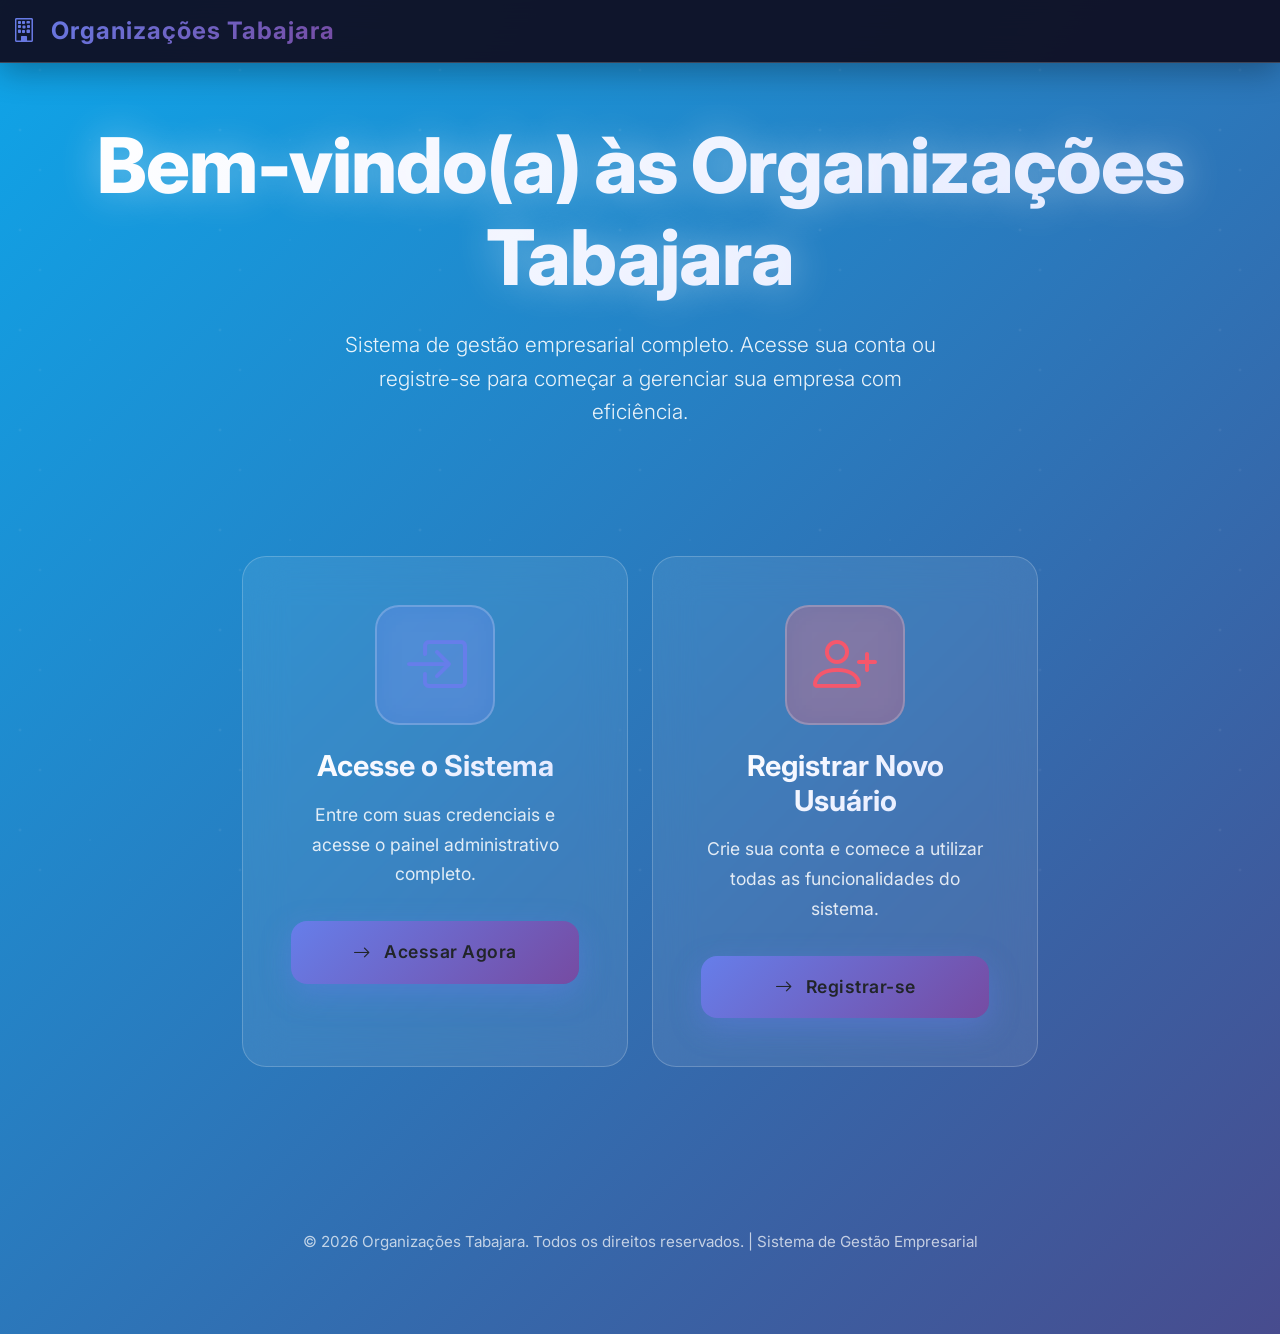
==== src/main/resources/templates/index.html @ c47a02e5 "07/04" ====
<!DOCTYPE html>
<html xmlns:th="http://www.thymeleaf.org">
<head>
    <meta charset="UTF-8">
    <meta name="viewport" content="width=device-width, initial-scale=1.0">
    <title>Organizações Tabajara - Sistema de Gestão</title>
    
    <!-- Bootstrap 5.3.2 -->
    <link href="https://cdn.jsdelivr.net/npm/bootstrap@5.3.2/dist/css/bootstrap.min.css" rel="stylesheet">
    <!-- Bootstrap Icons -->
    <link href="https://cdn.jsdelivr.net/npm/bootstrap-icons@1.11.1/font/bootstrap-icons.css" rel="stylesheet">
    <!-- Google Fonts -->
    <link href="https://fonts.googleapis.com/css2?family=Inter:wght@300;400;500;600;700&display=swap" rel="stylesheet">
    
    <style>
        /* MESMO CSS PREMIUM DO DASHBOARD */
        :root {
            --primary-gradient: linear-gradient(135deg, #667eea 0%, #764ba2 100%);
            --secondary-gradient: linear-gradient(135deg, #f093fb 0%, #f5576c 100%);
            --success-gradient: linear-gradient(135deg, #4facfe 0%, #00f2fe 100%);
            --warning-gradient: linear-gradient(135deg, #fa709a 0%, #fee140 100%);
            --dark-gradient: linear-gradient(135deg, #2c3e50 0%, #3498db 100%);
            --glass-bg: rgba(255, 255, 255, 0.1);
            --glass-border: rgba(255, 255, 255, 0.2);
        }

        * { margin: 0; padding: 0; box-sizing: border-box; }

        body {
            min-height: 100vh;
            font-family: 'Inter', sans-serif;
            color: #ffffff;
            overflow-x: hidden;
            background: linear-gradient(-45deg, #0f0f23, #1a1a2e, #16213e, #0f3460, #533a7c, #0ea5e9);
            background-size: 600% 600%;
            animation: gradientShift 15s ease infinite;
            position: relative;
        }

        body::before {
            content: '';
            position: fixed;
            top: 0;
            left: 0;
            width: 100%;
            height: 100%;
            background-image: 
                radial-gradient(2px 2px at 20px 30px, #eee, transparent),
                radial-gradient(2px 2px at 40px 70px, rgba(255,255,255,0.8), transparent),
                radial-gradient(1px 1px at 90px 40px, #fff, transparent),
                radial-gradient(1px 1px at 130px 80px, rgba(255,255,255,0.6), transparent);
            background-repeat: repeat;
            background-size: 200px 100px;
            animation: float 20s linear infinite;
            opacity: 0.1;
            z-index: 0;
        }

        @keyframes gradientShift {
            0% { background-position: 0% 50%; }
            25% { background-position: 100% 50%; }
            50% { background-position: 100% 100%; }
            75% { background-position: 0% 100%; }
            100% { background-position: 0% 50%; }
        }

        @keyframes float {
            0% { transform: translateY(0px) rotate(0deg); }
            100% { transform: translateY(-20px) rotate(360deg); }
        }

        .navbar {
            background: rgba(15, 15, 35, 0.95);
            backdrop-filter: blur(20px);
            border-bottom: 1px solid var(--glass-border);
            box-shadow: 0 8px 32px rgba(0,0,0,0.3);
        }

        .navbar-brand {
            font-weight: 700;
            font-size: 1.5rem;
            letter-spacing: 1px;
            background: var(--primary-gradient);
            -webkit-background-clip: text;
            -webkit-text-fill-color: transparent;
            background-clip: text;
        }

        .hero {
            text-align: center;
            padding: 120px 0 80px;
            position: relative;
            z-index: 1;
        }

        .hero h1 {
            font-size: clamp(3rem, 6vw, 5rem);
            font-weight: 800;
            background: linear-gradient(135deg, #ffffff 0%, #e0e7ff 100%);
            -webkit-background-clip: text;
            -webkit-text-fill-color: transparent;
            background-clip: text;
            margin-bottom: 1.5rem;
            text-shadow: 0 0 40px rgba(255,255,255,0.4);
            letter-spacing: -1px;
        }

        .hero p {
            font-size: 1.3rem;
            opacity: 0.9;
            font-weight: 300;
            max-width: 600px;
            margin: 0 auto 3rem;
            line-height: 1.6;
        }

        .landing-cards {
            padding: 0 20px 100px;
            position: relative;
            z-index: 1;
            max-width: 1000px;
            margin: 0 auto;
        }

        .card {
            background: rgba(255, 255, 255, 0.08);
            backdrop-filter: blur(20px);
            border: 1px solid var(--glass-border);
            border-radius: 24px;
            padding: 3rem;
            height: 100%;
            transition: all 0.4s cubic-bezier(0.175, 0.885, 0.32, 1.275);
            position: relative;
            overflow: hidden;
            text-align: center;
        }

        .card::before {
            content: '';
            position: absolute;
            top: 0;
            left: 0;
            right: 0;
            height: 4px;
            background: var(--primary-gradient);
            transform: scaleX(0);
            transition: transform 0.4s ease;
        }

        .card:hover {
            transform: translateY(-15px) scale(1.03);
            box-shadow: 0 30px 60px rgba(0,0,0,0.4);
            border-color: rgba(255,255,255,0.3);
        }

        .card:hover::before {
            transform: scaleX(1);
        }

        .card-icon {
            font-size: 4rem;
            width: 120px;
            height: 120px;
            border-radius: 24px;
            display: flex;
            align-items: center;
            justify-content: center;
            margin: 0 auto 1.5rem;
            background: var(--glass-bg);
            backdrop-filter: blur(15px);
            border: 2px solid var(--glass-border);
        }

        .card h3 {
            font-size: 1.8rem;
            font-weight: 700;
            margin-bottom: 1rem;
            background: linear-gradient(135deg, #ffffff 0%, #e0e7ff 100%);
            -webkit-background-clip: text;
            -webkit-text-fill-color: transparent;
            background-clip: text;
        }

        .card p {
            color: rgba(255, 255, 255, 0.85);
            line-height: 1.7;
            margin-bottom: 2rem;
            font-size: 1.1rem;
        }

        .btn-custom {
            background: var(--primary-gradient);
            border: none;
            border-radius: 16px;
            padding: 18px 40px;
            font-size: 1.1rem;
            font-weight: 600;
            letter-spacing: 0.5px;
            backdrop-filter: blur(20px);
            transition: all 0.3s ease;
            position: relative;
            overflow: hidden;
            box-shadow: 0 10px 30px rgba(102, 126, 234, 0.4);
        }

        .btn-custom:hover {
            transform: translateY(-3px);
            box-shadow: 0 20px 40px rgba(102, 126, 234, 0.6);
            color: #ffffff !important;
        }

        .card-login .card-icon { background: rgba(102, 126, 234, 0.3); color: #667eea; }
        .card-register .card-icon { background: rgba(245, 87, 108, 0.3); color: #f5576c; }

        .footer { 
            text-align: center; 
            padding: 4rem 20px; 
            opacity: 0.7; 
            font-size: 0.95rem; 
            position: relative; 
            z-index: 1; 
        }

        @media (max-width: 768px) {
            .hero { padding: 100px 0 60px; }
            .landing-cards { padding: 0 15px 80px; }
            .card { margin-bottom: 1.5rem; padding: 2.5rem 2rem; }
        }

        html { scroll-behavior: smooth; }

        .card { 
            animation: fadeInUp 0.8s ease forwards; 
            opacity: 0; 
            transform: translateY(40px); 
        }
        .card:nth-child(1) { animation-delay: 0.2s; }
        .card:nth-child(2) { animation-delay: 0.4s; }

        @keyframes fadeInUp { 
            to { opacity: 1; transform: translateY(0); } 
        }
    </style>
</head>
<body>

<nav class="navbar navbar-expand-lg navbar-dark fixed-top">
    <div class="container-fluid">
        <a class="navbar-brand" href="#">
            <i class="bi bi-building me-2"></i> Organizações Tabajara
        </a>
    </div>
</nav>

<section class="hero">
    <div class="container">
        <h1>Bem-vindo(a) às Organizações Tabajara</h1>
        <p>Sistema de gestão empresarial completo. Acesse sua conta ou registre-se para começar a gerenciar sua empresa com eficiência.</p>
    </div>
</section>

<div class="container landing-cards">
    <div class="row g-4 justify-content-center">

        <!-- ACESSAR SISTEMA -->
        <div class="col-md-6 col-lg-5">
            <div class="card card-login">
                <div class="card-icon">
                    <i class="bi bi-box-arrow-in-right"></i>
                </div>
                <h3>Acesse o Sistema</h3>
                <p>Entre com suas credenciais e acesse o painel administrativo completo.</p>
                <a th:href="@{/login}" class="btn btn-custom">
                    <i class="bi bi-arrow-right me-2"></i> Acessar Agora
                </a>
            </div>
        </div>

        <!-- REGISTRAR USUÁRIO -->
        <div class="col-md-6 col-lg-5">
            <div class="card card-register">
                <div class="card-icon">
                    <i class="bi bi-person-plus"></i>
                </div>
                <h3>Registrar Novo Usuário</h3>
                <p>Crie sua conta e comece a utilizar todas as funcionalidades do sistema.</p>
                <a th:href="@{/usuarios/criar}" class="btn btn-custom">
                    <i class="bi bi-arrow-right me-2"></i> Registrar-se
                </a>
            </div>
        </div>

    </div>
</div>

<footer class="footer">
    <div class="container">
        <p>&copy; 2026 Organizações Tabajara. Todos os direitos reservados. | Sistema de Gestão Empresarial</p>
    </div>
</footer>

<script src="https://cdn.jsdelivr.net/npm/bootstrap@5.3.2/dist/js/bootstrap.bundle.min.js"></script>
<script>
window.addEventListener('scroll', () => {
    const navbar = document.querySelector('.navbar');
    navbar.style.background = window.scrollY > 50 ? 'rgba(15,15,35,0.98)' : 'rgba(15,15,35,0.95)';
});
</script>

</body>
</html>
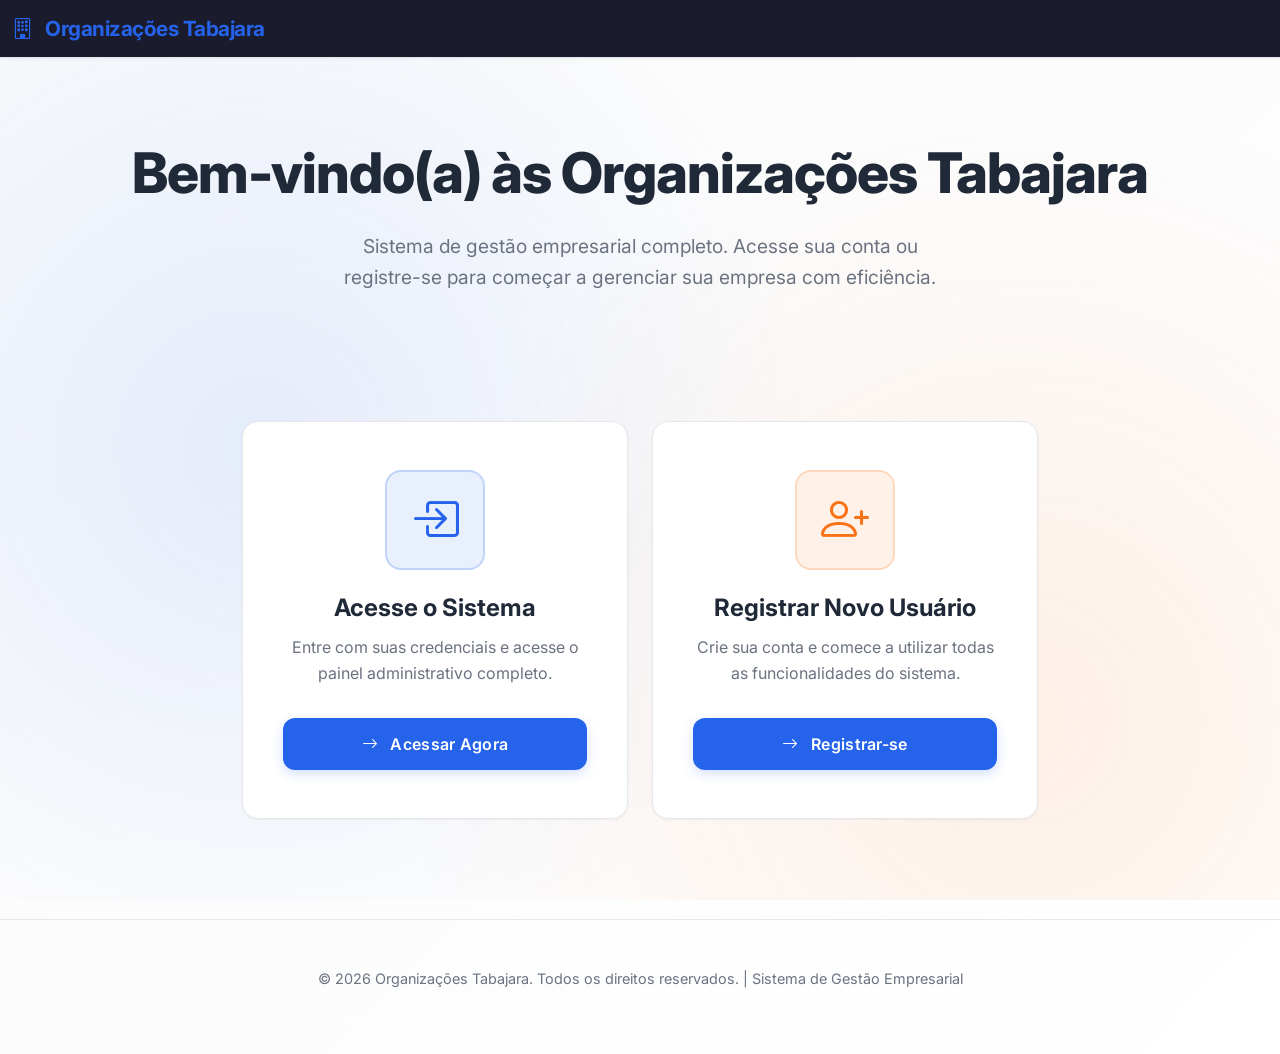
==== commit fe773fb4: "13/04" ====
--- a/src/main/resources/templates/index.html
+++ b/src/main/resources/templates/index.html
@@ -13,27 +13,27 @@
     <link href="https://fonts.googleapis.com/css2?family=Inter:wght@300;400;500;600;700&display=swap" rel="stylesheet">
     
     <style>
-        /* MESMO CSS PREMIUM DO DASHBOARD */
+        /* NOVO DESIGN MODERNO E MINIMALISTA */
         :root {
-            --primary-gradient: linear-gradient(135deg, #667eea 0%, #764ba2 100%);
-            --secondary-gradient: linear-gradient(135deg, #f093fb 0%, #f5576c 100%);
-            --success-gradient: linear-gradient(135deg, #4facfe 0%, #00f2fe 100%);
-            --warning-gradient: linear-gradient(135deg, #fa709a 0%, #fee140 100%);
-            --dark-gradient: linear-gradient(135deg, #2c3e50 0%, #3498db 100%);
-            --glass-bg: rgba(255, 255, 255, 0.1);
-            --glass-border: rgba(255, 255, 255, 0.2);
+            --primary-color: #2563eb;
+            --primary-dark: #1e40af;
+            --secondary-color: #f97316;
+            --success-color: #10b981;
+            --light-bg: #f9fafb;
+            --card-bg: #ffffff;
+            --text-dark: #1f2937;
+            --text-light: #6b7280;
+            --border-color: #e5e7eb;
         }
 
         * { margin: 0; padding: 0; box-sizing: border-box; }
 
         body {
             min-height: 100vh;
-            font-family: 'Inter', sans-serif;
-            color: #ffffff;
+            font-family: 'Inter', -apple-system, BlinkMacSystemFont, 'Segoe UI', sans-serif;
+            color: var(--text-dark);
             overflow-x: hidden;
-            background: linear-gradient(-45deg, #0f0f23, #1a1a2e, #16213e, #0f3460, #533a7c, #0ea5e9);
-            background-size: 600% 600%;
-            animation: gradientShift 15s ease infinite;
+            background: linear-gradient(135deg, var(--light-bg) 0%, #ffffff 100%);
             position: relative;
         }
 
@@ -45,70 +45,50 @@
             width: 100%;
             height: 100%;
             background-image: 
-                radial-gradient(2px 2px at 20px 30px, #eee, transparent),
-                radial-gradient(2px 2px at 40px 70px, rgba(255,255,255,0.8), transparent),
-                radial-gradient(1px 1px at 90px 40px, #fff, transparent),
-                radial-gradient(1px 1px at 130px 80px, rgba(255,255,255,0.6), transparent);
-            background-repeat: repeat;
-            background-size: 200px 100px;
-            animation: float 20s linear infinite;
-            opacity: 0.1;
+                radial-gradient(circle at 20% 50%, rgba(37, 99, 235, 0.1) 0%, transparent 50%),
+                radial-gradient(circle at 80% 80%, rgba(249, 115, 22, 0.1) 0%, transparent 50%);
             z-index: 0;
-        }
-
-        @keyframes gradientShift {
-            0% { background-position: 0% 50%; }
-            25% { background-position: 100% 50%; }
-            50% { background-position: 100% 100%; }
-            75% { background-position: 0% 100%; }
-            100% { background-position: 0% 50%; }
-        }
-
-        @keyframes float {
-            0% { transform: translateY(0px) rotate(0deg); }
-            100% { transform: translateY(-20px) rotate(360deg); }
+            pointer-events: none;
         }
 
         .navbar {
-            background: rgba(15, 15, 35, 0.95);
-            backdrop-filter: blur(20px);
-            border-bottom: 1px solid var(--glass-border);
-            box-shadow: 0 8px 32px rgba(0,0,0,0.3);
+            background: var(--card-bg);
+            border-bottom: 1px solid var(--border-color);
+            box-shadow: 0 1px 3px rgba(0,0,0,0.05);
+            position: fixed;
+            top: 0;
+            left: 0;
+            right: 0;
+            z-index: 1030;
         }
 
         .navbar-brand {
             font-weight: 700;
-            font-size: 1.5rem;
-            letter-spacing: 1px;
-            background: var(--primary-gradient);
-            -webkit-background-clip: text;
-            -webkit-text-fill-color: transparent;
-            background-clip: text;
+            font-size: 1.3rem;
+            letter-spacing: -0.5px;
+            color: var(--primary-color) !important;
         }
 
         .hero {
             text-align: center;
-            padding: 120px 0 80px;
+            padding: 140px 20px 80px;
             position: relative;
             z-index: 1;
         }
 
         .hero h1 {
-            font-size: clamp(3rem, 6vw, 5rem);
+            font-size: clamp(2.5rem, 5vw, 3.5rem);
             font-weight: 800;
-            background: linear-gradient(135deg, #ffffff 0%, #e0e7ff 100%);
-            -webkit-background-clip: text;
-            -webkit-text-fill-color: transparent;
-            background-clip: text;
+            color: var(--text-dark);
             margin-bottom: 1.5rem;
-            text-shadow: 0 0 40px rgba(255,255,255,0.4);
             letter-spacing: -1px;
+            line-height: 1.2;
         }
 
         .hero p {
-            font-size: 1.3rem;
-            opacity: 0.9;
-            font-weight: 300;
+            font-size: 1.2rem;
+            color: var(--text-light);
+            font-weight: 400;
             max-width: 600px;
             margin: 0 auto 3rem;
             line-height: 1.6;
@@ -123,16 +103,16 @@
         }
 
         .card {
-            background: rgba(255, 255, 255, 0.08);
-            backdrop-filter: blur(20px);
-            border: 1px solid var(--glass-border);
-            border-radius: 24px;
-            padding: 3rem;
+            background: var(--card-bg);
+            border: 1px solid var(--border-color);
+            border-radius: 16px;
+            padding: 3rem 2.5rem;
             height: 100%;
-            transition: all 0.4s cubic-bezier(0.175, 0.885, 0.32, 1.275);
+            transition: all 0.3s ease;
             position: relative;
             overflow: hidden;
             text-align: center;
+            box-shadow: 0 1px 3px rgba(0,0,0,0.05);
         }
 
         .card::before {
@@ -142,15 +122,16 @@
             left: 0;
             right: 0;
             height: 4px;
-            background: var(--primary-gradient);
+            background: var(--primary-color);
             transform: scaleX(0);
-            transition: transform 0.4s ease;
+            transition: transform 0.3s ease;
+            transform-origin: left;
         }
 
         .card:hover {
-            transform: translateY(-15px) scale(1.03);
-            box-shadow: 0 30px 60px rgba(0,0,0,0.4);
-            border-color: rgba(255,255,255,0.3);
+            transform: translateY(-8px);
+            box-shadow: 0 12px 24px rgba(0,0,0,0.08);
+            border-color: var(--primary-color);
         }
 
         .card:hover::before {
@@ -158,84 +139,108 @@
         }
 
         .card-icon {
-            font-size: 4rem;
-            width: 120px;
-            height: 120px;
-            border-radius: 24px;
+            font-size: 3rem;
+            width: 100px;
+            height: 100px;
+            border-radius: 16px;
             display: flex;
             align-items: center;
             justify-content: center;
             margin: 0 auto 1.5rem;
-            background: var(--glass-bg);
-            backdrop-filter: blur(15px);
-            border: 2px solid var(--glass-border);
+            border: 2px solid var(--border-color);
+            transition: all 0.3s ease;
         }
 
         .card h3 {
-            font-size: 1.8rem;
+            font-size: 1.5rem;
             font-weight: 700;
-            margin-bottom: 1rem;
-            background: linear-gradient(135deg, #ffffff 0%, #e0e7ff 100%);
-            -webkit-background-clip: text;
-            -webkit-text-fill-color: transparent;
-            background-clip: text;
+            margin-bottom: 0.8rem;
+            color: var(--text-dark);
         }
 
         .card p {
-            color: rgba(255, 255, 255, 0.85);
-            line-height: 1.7;
+            color: var(--text-light);
+            line-height: 1.6;
             margin-bottom: 2rem;
-            font-size: 1.1rem;
+            font-size: 1rem;
         }
 
         .btn-custom {
-            background: var(--primary-gradient);
+            background: var(--primary-color);
+            color: white;
             border: none;
-            border-radius: 16px;
-            padding: 18px 40px;
-            font-size: 1.1rem;
+            border-radius: 12px;
+            padding: 14px 32px;
+            font-size: 1rem;
             font-weight: 600;
-            letter-spacing: 0.5px;
-            backdrop-filter: blur(20px);
+            letter-spacing: 0.3px;
             transition: all 0.3s ease;
             position: relative;
             overflow: hidden;
-            box-shadow: 0 10px 30px rgba(102, 126, 234, 0.4);
+            box-shadow: 0 4px 12px rgba(37, 99, 235, 0.2);
+            display: inline-block;
+            text-decoration: none;
         }
 
         .btn-custom:hover {
-            transform: translateY(-3px);
-            box-shadow: 0 20px 40px rgba(102, 126, 234, 0.6);
-            color: #ffffff !important;
-        }
-
-        .card-login .card-icon { background: rgba(102, 126, 234, 0.3); color: #667eea; }
-        .card-register .card-icon { background: rgba(245, 87, 108, 0.3); color: #f5576c; }
+            background: var(--primary-dark);
+            transform: translateY(-2px);
+            box-shadow: 0 8px 20px rgba(37, 99, 235, 0.3);
+            color: white !important;
+        }
+
+        .btn-custom:active {
+            transform: translateY(0);
+        }
+
+        .card-login .card-icon { 
+            background: rgba(37, 99, 235, 0.1); 
+            color: var(--primary-color);
+            border-color: rgba(37, 99, 235, 0.2);
+        }
+
+        .card-login:hover .card-icon {
+            background: rgba(37, 99, 235, 0.15);
+            border-color: var(--primary-color);
+        }
+
+        .card-register .card-icon { 
+            background: rgba(249, 115, 22, 0.1); 
+            color: var(--secondary-color);
+            border-color: rgba(249, 115, 22, 0.2);
+        }
+
+        .card-register:hover .card-icon {
+            background: rgba(249, 115, 22, 0.15);
+            border-color: var(--secondary-color);
+        }
 
         .footer { 
             text-align: center; 
-            padding: 4rem 20px; 
-            opacity: 0.7; 
-            font-size: 0.95rem; 
+            padding: 3rem 20px; 
+            color: var(--text-light); 
+            font-size: 0.9rem; 
             position: relative; 
-            z-index: 1; 
+            z-index: 1;
+            border-top: 1px solid var(--border-color);
         }
 
         @media (max-width: 768px) {
-            .hero { padding: 100px 0 60px; }
+            .hero { padding: 120px 20px 60px; }
+            .hero h1 { font-size: 2rem; }
             .landing-cards { padding: 0 15px 80px; }
-            .card { margin-bottom: 1.5rem; padding: 2.5rem 2rem; }
+            .card { margin-bottom: 1.5rem; padding: 2rem 1.5rem; }
         }
 
         html { scroll-behavior: smooth; }
 
         .card { 
-            animation: fadeInUp 0.8s ease forwards; 
+            animation: fadeInUp 0.6s ease forwards; 
             opacity: 0; 
-            transform: translateY(40px); 
-        }
-        .card:nth-child(1) { animation-delay: 0.2s; }
-        .card:nth-child(2) { animation-delay: 0.4s; }
+            transform: translateY(30px); 
+        }
+        .card:nth-child(1) { animation-delay: 0.1s; }
+        .card:nth-child(2) { animation-delay: 0.2s; }
 
         @keyframes fadeInUp { 
             to { opacity: 1; transform: translateY(0); } 
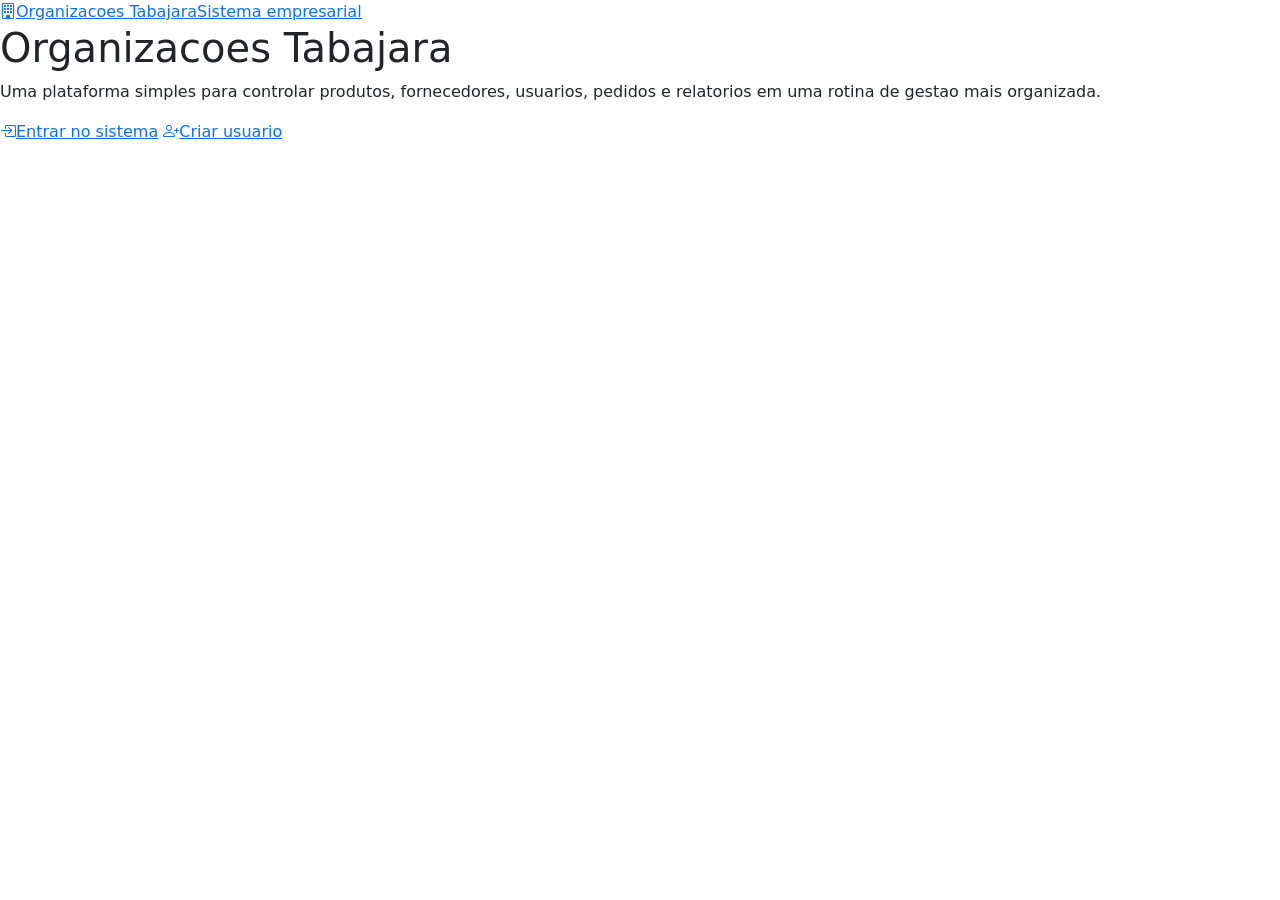
==== commit 8cfcda91: "23/06 (final)" ====
--- a/src/main/resources/templates/index.html
+++ b/src/main/resources/templates/index.html
@@ -1,316 +1,28 @@
 <!DOCTYPE html>
-<html xmlns:th="http://www.thymeleaf.org">
+<html lang="pt-br" xmlns:th="http://www.thymeleaf.org">
 <head>
     <meta charset="UTF-8">
     <meta name="viewport" content="width=device-width, initial-scale=1.0">
-    <title>Organizações Tabajara - Sistema de Gestão</title>
-    
-    <!-- Bootstrap 5.3.2 -->
+    <title>Organizacoes Tabajara - Sistema de Gestao</title>
     <link href="https://cdn.jsdelivr.net/npm/bootstrap@5.3.2/dist/css/bootstrap.min.css" rel="stylesheet">
-    <!-- Bootstrap Icons -->
     <link href="https://cdn.jsdelivr.net/npm/bootstrap-icons@1.11.1/font/bootstrap-icons.css" rel="stylesheet">
-    <!-- Google Fonts -->
-    <link href="https://fonts.googleapis.com/css2?family=Inter:wght@300;400;500;600;700&display=swap" rel="stylesheet">
-    
-    <style>
-        /* NOVO DESIGN MODERNO E MINIMALISTA */
-        :root {
-            --primary-color: #2563eb;
-            --primary-dark: #1e40af;
-            --secondary-color: #f97316;
-            --success-color: #10b981;
-            --light-bg: #f9fafb;
-            --card-bg: #ffffff;
-            --text-dark: #1f2937;
-            --text-light: #6b7280;
-            --border-color: #e5e7eb;
-        }
-
-        * { margin: 0; padding: 0; box-sizing: border-box; }
-
-        body {
-            min-height: 100vh;
-            font-family: 'Inter', -apple-system, BlinkMacSystemFont, 'Segoe UI', sans-serif;
-            color: var(--text-dark);
-            overflow-x: hidden;
-            background: linear-gradient(135deg, var(--light-bg) 0%, #ffffff 100%);
-            position: relative;
-        }
-
-        body::before {
-            content: '';
-            position: fixed;
-            top: 0;
-            left: 0;
-            width: 100%;
-            height: 100%;
-            background-image: 
-                radial-gradient(circle at 20% 50%, rgba(37, 99, 235, 0.1) 0%, transparent 50%),
-                radial-gradient(circle at 80% 80%, rgba(249, 115, 22, 0.1) 0%, transparent 50%);
-            z-index: 0;
-            pointer-events: none;
-        }
-
-        .navbar {
-            background: var(--card-bg);
-            border-bottom: 1px solid var(--border-color);
-            box-shadow: 0 1px 3px rgba(0,0,0,0.05);
-            position: fixed;
-            top: 0;
-            left: 0;
-            right: 0;
-            z-index: 1030;
-        }
-
-        .navbar-brand {
-            font-weight: 700;
-            font-size: 1.3rem;
-            letter-spacing: -0.5px;
-            color: var(--primary-color) !important;
-        }
-
-        .hero {
-            text-align: center;
-            padding: 140px 20px 80px;
-            position: relative;
-            z-index: 1;
-        }
-
-        .hero h1 {
-            font-size: clamp(2.5rem, 5vw, 3.5rem);
-            font-weight: 800;
-            color: var(--text-dark);
-            margin-bottom: 1.5rem;
-            letter-spacing: -1px;
-            line-height: 1.2;
-        }
-
-        .hero p {
-            font-size: 1.2rem;
-            color: var(--text-light);
-            font-weight: 400;
-            max-width: 600px;
-            margin: 0 auto 3rem;
-            line-height: 1.6;
-        }
-
-        .landing-cards {
-            padding: 0 20px 100px;
-            position: relative;
-            z-index: 1;
-            max-width: 1000px;
-            margin: 0 auto;
-        }
-
-        .card {
-            background: var(--card-bg);
-            border: 1px solid var(--border-color);
-            border-radius: 16px;
-            padding: 3rem 2.5rem;
-            height: 100%;
-            transition: all 0.3s ease;
-            position: relative;
-            overflow: hidden;
-            text-align: center;
-            box-shadow: 0 1px 3px rgba(0,0,0,0.05);
-        }
-
-        .card::before {
-            content: '';
-            position: absolute;
-            top: 0;
-            left: 0;
-            right: 0;
-            height: 4px;
-            background: var(--primary-color);
-            transform: scaleX(0);
-            transition: transform 0.3s ease;
-            transform-origin: left;
-        }
-
-        .card:hover {
-            transform: translateY(-8px);
-            box-shadow: 0 12px 24px rgba(0,0,0,0.08);
-            border-color: var(--primary-color);
-        }
-
-        .card:hover::before {
-            transform: scaleX(1);
-        }
-
-        .card-icon {
-            font-size: 3rem;
-            width: 100px;
-            height: 100px;
-            border-radius: 16px;
-            display: flex;
-            align-items: center;
-            justify-content: center;
-            margin: 0 auto 1.5rem;
-            border: 2px solid var(--border-color);
-            transition: all 0.3s ease;
-        }
-
-        .card h3 {
-            font-size: 1.5rem;
-            font-weight: 700;
-            margin-bottom: 0.8rem;
-            color: var(--text-dark);
-        }
-
-        .card p {
-            color: var(--text-light);
-            line-height: 1.6;
-            margin-bottom: 2rem;
-            font-size: 1rem;
-        }
-
-        .btn-custom {
-            background: var(--primary-color);
-            color: white;
-            border: none;
-            border-radius: 12px;
-            padding: 14px 32px;
-            font-size: 1rem;
-            font-weight: 600;
-            letter-spacing: 0.3px;
-            transition: all 0.3s ease;
-            position: relative;
-            overflow: hidden;
-            box-shadow: 0 4px 12px rgba(37, 99, 235, 0.2);
-            display: inline-block;
-            text-decoration: none;
-        }
-
-        .btn-custom:hover {
-            background: var(--primary-dark);
-            transform: translateY(-2px);
-            box-shadow: 0 8px 20px rgba(37, 99, 235, 0.3);
-            color: white !important;
-        }
-
-        .btn-custom:active {
-            transform: translateY(0);
-        }
-
-        .card-login .card-icon { 
-            background: rgba(37, 99, 235, 0.1); 
-            color: var(--primary-color);
-            border-color: rgba(37, 99, 235, 0.2);
-        }
-
-        .card-login:hover .card-icon {
-            background: rgba(37, 99, 235, 0.15);
-            border-color: var(--primary-color);
-        }
-
-        .card-register .card-icon { 
-            background: rgba(249, 115, 22, 0.1); 
-            color: var(--secondary-color);
-            border-color: rgba(249, 115, 22, 0.2);
-        }
-
-        .card-register:hover .card-icon {
-            background: rgba(249, 115, 22, 0.15);
-            border-color: var(--secondary-color);
-        }
-
-        .footer { 
-            text-align: center; 
-            padding: 3rem 20px; 
-            color: var(--text-light); 
-            font-size: 0.9rem; 
-            position: relative; 
-            z-index: 1;
-            border-top: 1px solid var(--border-color);
-        }
-
-        @media (max-width: 768px) {
-            .hero { padding: 120px 20px 60px; }
-            .hero h1 { font-size: 2rem; }
-            .landing-cards { padding: 0 15px 80px; }
-            .card { margin-bottom: 1.5rem; padding: 2rem 1.5rem; }
-        }
-
-        html { scroll-behavior: smooth; }
-
-        .card { 
-            animation: fadeInUp 0.6s ease forwards; 
-            opacity: 0; 
-            transform: translateY(30px); 
-        }
-        .card:nth-child(1) { animation-delay: 0.1s; }
-        .card:nth-child(2) { animation-delay: 0.2s; }
-
-        @keyframes fadeInUp { 
-            to { opacity: 1; transform: translateY(0); } 
-        }
-    </style>
+    <link href="https://fonts.googleapis.com/css2?family=Inter:wght@400;500;600;700;800;900&display=swap" rel="stylesheet">
+    <link th:href="@{/css/tabajara.css}" rel="stylesheet">
 </head>
 <body>
-
-<nav class="navbar navbar-expand-lg navbar-dark fixed-top">
-    <div class="container-fluid">
-        <a class="navbar-brand" href="#">
-            <i class="bi bi-building me-2"></i> Organizações Tabajara
+<main class="public-hero">
+    <div class="public-content">
+        <a class="brand d-inline-flex border-0 p-0" th:href="@{/}">
+            <span class="brand-mark"><i class="bi bi-building"></i></span>
+            <span><span class="brand-name">Organizacoes Tabajara</span><span class="brand-subtitle">Sistema empresarial</span></span>
         </a>
+        <h1>Organizacoes Tabajara</h1>
+        <p>Uma plataforma simples para controlar produtos, fornecedores, usuarios, pedidos e relatorios em uma rotina de gestao mais organizada.</p>
+        <div class="public-actions">
+            <a class="action-button primary" th:href="@{/login}"><i class="bi bi-box-arrow-in-right"></i>Entrar no sistema</a>
+            <a class="action-button" th:href="@{/usuarios/criar}"><i class="bi bi-person-plus"></i>Criar usuario</a>
+        </div>
     </div>
-</nav>
-
-<section class="hero">
-    <div class="container">
-        <h1>Bem-vindo(a) às Organizações Tabajara</h1>
-        <p>Sistema de gestão empresarial completo. Acesse sua conta ou registre-se para começar a gerenciar sua empresa com eficiência.</p>
-    </div>
-</section>
-
-<div class="container landing-cards">
-    <div class="row g-4 justify-content-center">
-
-        <!-- ACESSAR SISTEMA -->
-        <div class="col-md-6 col-lg-5">
-            <div class="card card-login">
-                <div class="card-icon">
-                    <i class="bi bi-box-arrow-in-right"></i>
-                </div>
-                <h3>Acesse o Sistema</h3>
-                <p>Entre com suas credenciais e acesse o painel administrativo completo.</p>
-                <a th:href="@{/login}" class="btn btn-custom">
-                    <i class="bi bi-arrow-right me-2"></i> Acessar Agora
-                </a>
-            </div>
-        </div>
-
-        <!-- REGISTRAR USUÁRIO -->
-        <div class="col-md-6 col-lg-5">
-            <div class="card card-register">
-                <div class="card-icon">
-                    <i class="bi bi-person-plus"></i>
-                </div>
-                <h3>Registrar Novo Usuário</h3>
-                <p>Crie sua conta e comece a utilizar todas as funcionalidades do sistema.</p>
-                <a th:href="@{/usuarios/criar}" class="btn btn-custom">
-                    <i class="bi bi-arrow-right me-2"></i> Registrar-se
-                </a>
-            </div>
-        </div>
-
-    </div>
-</div>
-
-<footer class="footer">
-    <div class="container">
-        <p>&copy; 2026 Organizações Tabajara. Todos os direitos reservados. | Sistema de Gestão Empresarial</p>
-    </div>
-</footer>
-
-<script src="https://cdn.jsdelivr.net/npm/bootstrap@5.3.2/dist/js/bootstrap.bundle.min.js"></script>
-<script>
-window.addEventListener('scroll', () => {
-    const navbar = document.querySelector('.navbar');
-    navbar.style.background = window.scrollY > 50 ? 'rgba(15,15,35,0.98)' : 'rgba(15,15,35,0.95)';
-});
-</script>
-
+</main>
 </body>
-</html>+</html>
